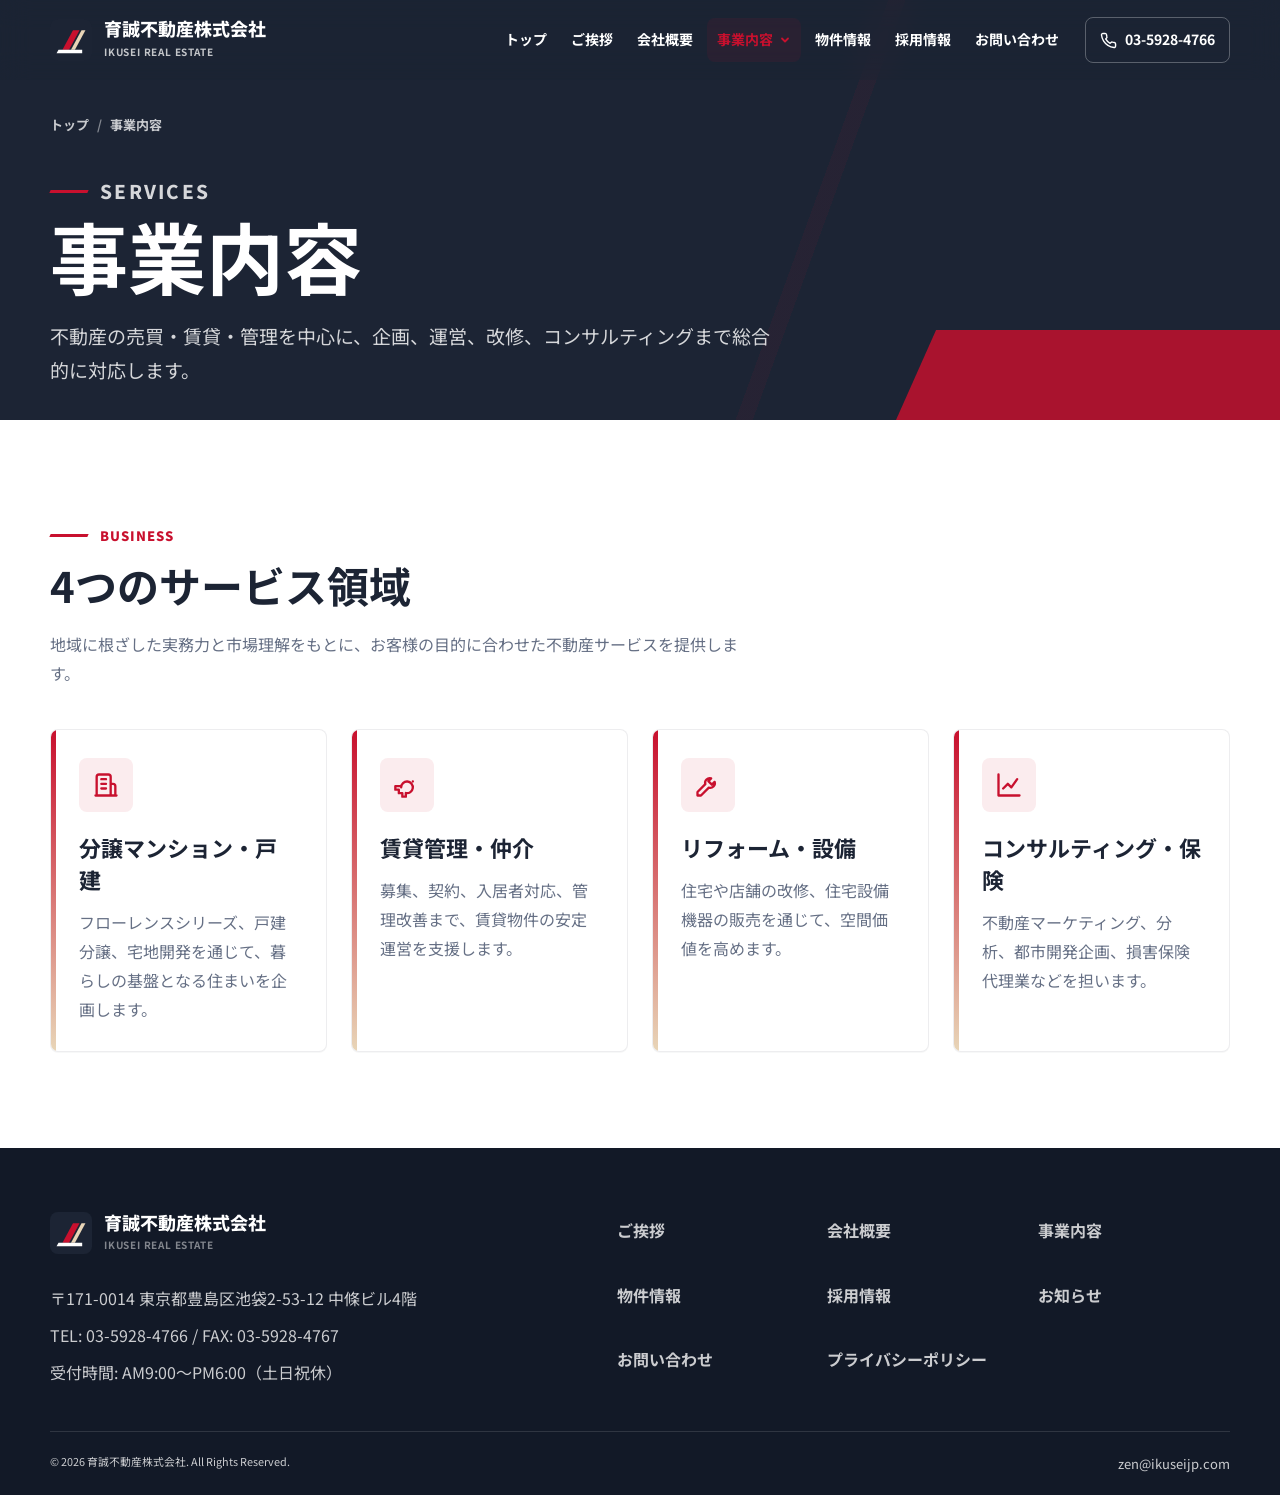
==== service/index.html @ 4bf57075 "Initial commit: 育誠不動産株式会社 コーポレートサイト 全13ページ + GitHub Actions デプロイ設定。 静的HTML/CSS/JS, モバイル対応, スクロールアニメー" ====
<!DOCTYPE html>
<html lang="ja">
<head>
  <meta charset="UTF-8">
  <meta name="viewport" content="width=device-width, initial-scale=1.0">
  <meta name="description" content="育誠不動産株式会社の事業内容。分譲マンション・戸建、賃貸管理・仲介、リフォーム・設備、コンサルティング・保険をご案内します。">
  <title>事業内容 | 育誠不動産株式会社</title>
  <link rel="icon" href="../assets/img/favicon.svg" type="image/svg+xml">
  <link rel="preconnect" href="https://fonts.googleapis.com">
  <link rel="preconnect" href="https://fonts.gstatic.com" crossorigin>
  <link href="https://fonts.googleapis.com/css2?family=Noto+Sans+JP:wght@400;500;700;800;900&display=swap" rel="stylesheet">
  <link rel="stylesheet" href="../assets/css/style.css">
</head>
<body>
  <header class="site-header">
    <div class="container header-inner">
      <a class="brand" href="../index.html" aria-label="育誠不動産株式会社 トップページ">
        <svg class="brand-mark" viewBox="0 0 64 64" aria-hidden="true"><rect width="64" height="64" rx="12" fill="#1C2434"></rect><path d="M19 47 35 17h10L29 47H19Z" fill="#C8102E"></path><path d="M32 47 48 17h6L38 47h-6Z" fill="#E8D5B7"></path><path d="M13 47h36v5H10l3-5Z" fill="#FFFFFF"></path></svg>
        <span><span class="brand-main">育誠不動産株式会社</span><span class="brand-sub">IKUSEI REAL ESTATE</span></span>
      </a>
      <div class="header-actions">
        <nav class="nav-panel" id="globalNav" aria-label="グローバルナビゲーション">
          <ul class="nav-list">
            <li><a class="nav-link" href="../index.html">トップ</a></li>
            <li><a class="nav-link" href="../greeting.html">ご挨拶</a></li>
            <li><a class="nav-link" href="../company.html">会社概要</a></li>
            <li class="has-dropdown">
              <a class="nav-link dropdown-toggle is-active" href="index.html" aria-haspopup="true">事業内容<svg width="12" height="12" viewBox="0 0 12 12" aria-hidden="true"><path d="M3 4.5 6 7.5l3-3" fill="none" stroke="currentColor" stroke-width="1.8" stroke-linecap="round" stroke-linejoin="round"></path></svg></a>
              <ul class="dropdown-menu">
                <li><a href="index.html">事業内容一覧</a></li>
                <li><a href="mansion.html">分譲マンション・戸建</a></li>
                <li><a href="rental.html">賃貸管理・仲介</a></li>
                <li><a href="reform.html">リフォーム・設備</a></li>
                <li><a href="consul.html">コンサルティング・保険</a></li>
              </ul>
            </li>
            <li><a class="nav-link" href="../properties.html">物件情報</a></li>
            <li><a class="nav-link" href="../recruit.html">採用情報</a></li>
            <li><a class="nav-link" href="../contact.html">お問い合わせ</a></li>
          </ul>
        </nav>
        <a class="header-phone" href="tel:0359284766"><svg width="17" height="17" viewBox="0 0 24 24" aria-hidden="true"><path d="M22 16.92v3a2 2 0 0 1-2.18 2 19.8 19.8 0 0 1-8.63-3.07 19.5 19.5 0 0 1-6-6A19.8 19.8 0 0 1 2.12 4.18 2 2 0 0 1 4.11 2h3a2 2 0 0 1 2 1.72c.12.9.33 1.77.62 2.6a2 2 0 0 1-.45 2.11L8 9.71a16 16 0 0 0 6.29 6.29l1.28-1.28a2 2 0 0 1 2.11-.45c.83.29 1.7.5 2.6.62A2 2 0 0 1 22 16.92Z" fill="none" stroke="currentColor" stroke-width="2" stroke-linecap="round" stroke-linejoin="round"></path></svg>03-5928-4766</a>
        <button class="menu-toggle" type="button" aria-controls="globalNav" aria-expanded="false" aria-label="メニューを開閉"><span class="menu-icon"></span></button>
      </div>
    </div>
  </header>

  <main>
    <section class="page-hero">
      <div class="container fade-in">
        <ol class="breadcrumb">
          <li><a href="../index.html">トップ</a></li>
          <li>事業内容</li>
        </ol>
        <p class="eyebrow">Services</p>
        <h1>事業内容</h1>
        <p>不動産の売買・賃貸・管理を中心に、企画、運営、改修、コンサルティングまで総合的に対応します。</p>
      </div>
    </section>

    <section class="section">
      <div class="container">
        <div class="section-head fade-in">
          <div>
            <p class="section-kicker">Business</p>
            <h2 class="section-title">4つのサービス領域</h2>
            <p class="section-lead">地域に根ざした実務力と市場理解をもとに、お客様の目的に合わせた不動産サービスを提供します。</p>
          </div>
        </div>
        <div class="grid grid-4">
          <a class="card service-card card-pad fade-in" href="mansion.html">
            <span class="service-icon"><svg width="28" height="28" viewBox="0 0 24 24" aria-hidden="true"><path d="M4 21V5a2 2 0 0 1 2-2h8a2 2 0 0 1 2 2v16M3 21h18M8 7h4m-4 4h4m-4 4h4m8 6v-8a2 2 0 0 0-2-2h-2" fill="none" stroke="currentColor" stroke-width="2" stroke-linecap="round" stroke-linejoin="round"></path></svg></span>
            <h3>分譲マンション・戸建</h3>
            <p>フローレンスシリーズ、戸建分譲、宅地開発を通じて、暮らしの基盤となる住まいを企画します。</p>
          </a>
          <a class="card service-card card-pad fade-in" href="rental.html">
            <span class="service-icon"><svg width="28" height="28" viewBox="0 0 24 24" aria-hidden="true"><path d="M7 14a5 5 0 1 1 4 4.9V22H8v-3H5v-3H2v-3h5Zm10-5h.01" fill="none" stroke="currentColor" stroke-width="2" stroke-linecap="round" stroke-linejoin="round"></path></svg></span>
            <h3>賃貸管理・仲介</h3>
            <p>募集、契約、入居者対応、管理改善まで、賃貸物件の安定運営を支援します。</p>
          </a>
          <a class="card service-card card-pad fade-in" href="reform.html">
            <span class="service-icon"><svg width="28" height="28" viewBox="0 0 24 24" aria-hidden="true"><path d="M14.7 6.3a4 4 0 0 0-5 5L3 18v3h3l6.7-6.7a4 4 0 0 0 5-5l-2.4 2.4-3-3 2.4-2.4Z" fill="none" stroke="currentColor" stroke-width="2" stroke-linecap="round" stroke-linejoin="round"></path></svg></span>
            <h3>リフォーム・設備</h3>
            <p>住宅や店舗の改修、住宅設備機器の販売を通じて、空間価値を高めます。</p>
          </a>
          <a class="card service-card card-pad fade-in" href="consul.html">
            <span class="service-icon"><svg width="28" height="28" viewBox="0 0 24 24" aria-hidden="true"><path d="M3 3v18h18M7 15l4-4 3 3 5-7" fill="none" stroke="currentColor" stroke-width="2" stroke-linecap="round" stroke-linejoin="round"></path></svg></span>
            <h3>コンサルティング・保険</h3>
            <p>不動産マーケティング、分析、都市開発企画、損害保険代理業などを担います。</p>
          </a>
        </div>
      </div>
    </section>
  </main>

  <footer class="site-footer">
    <div class="container footer-main">
      <div>
        <a class="brand footer-brand" href="../index.html" aria-label="育誠不動産株式会社 トップページ">
          <svg class="brand-mark" viewBox="0 0 64 64" aria-hidden="true"><rect width="64" height="64" rx="12" fill="#1C2434"></rect><path d="M19 47 35 17h10L29 47H19Z" fill="#C8102E"></path><path d="M32 47 48 17h6L38 47h-6Z" fill="#E8D5B7"></path><path d="M13 47h36v5H10l3-5Z" fill="#FFFFFF"></path></svg>
          <span><span class="brand-main">育誠不動産株式会社</span><span class="brand-sub">IKUSEI REAL ESTATE</span></span>
        </a>
        <ul class="footer-info">
          <li>〒171-0014 東京都豊島区池袋2-53-12 中條ビル4階</li>
          <li>TEL: 03-5928-4766 / FAX: 03-5928-4767</li>
          <li>受付時間: AM9:00〜PM6:00（土日祝休）</li>
        </ul>
      </div>
      <ul class="footer-nav">
        <li><a href="../greeting.html">ご挨拶</a></li>
        <li><a href="../company.html">会社概要</a></li>
        <li><a href="index.html">事業内容</a></li>
        <li><a href="../properties.html">物件情報</a></li>
        <li><a href="../recruit.html">採用情報</a></li>
        <li><a href="../news.html">お知らせ</a></li>
        <li><a href="../contact.html">お問い合わせ</a></li>
        <li><a href="../policy.html">プライバシーポリシー</a></li>
      </ul>
    </div>
    <div class="container footer-bottom">
      <small>&copy; 2026 育誠不動産株式会社. All Rights Reserved.</small>
      <a href="mailto:zen@ikuseijp.com">zen@ikuseijp.com</a>
    </div>
  </footer>

  <script src="../assets/js/main.js"></script>
</body>
</html>
---- assets/css/style.css ----
:root {
  --color-primary: #c8102e;
  --color-primary-dark: #9e0c24;
  --color-dark: #1c2434;
  --color-white: #ffffff;
  --color-light: #f5f7fa;
  --color-accent: #e8d5b7;
  --color-text: #243044;
  --color-muted: #667085;
  --color-border: #dfe5ee;
  --shadow-soft: 0 16px 48px rgba(28, 36, 52, 0.12);
  --shadow-card: 0 10px 30px rgba(28, 36, 52, 0.1);
  --radius-sm: 8px;
  --radius-md: 12px;
  --container: 1180px;
  --header-height: 80px;
  --font-sans: "Noto Sans JP", "Hiragino Sans", "Yu Gothic", Meiryo, sans-serif;
}

*,
*::before,
*::after {
  box-sizing: border-box;
}

html {
  scroll-behavior: smooth;
}

body {
  margin: 0;
  color: var(--color-text);
  font-family: var(--font-sans);
  font-size: 16px;
  line-height: 1.8;
  background: var(--color-white);
  -webkit-font-smoothing: antialiased;
  text-rendering: optimizeLegibility;
}

body.nav-open {
  overflow: hidden;
}

img,
svg {
  display: block;
  max-width: 100%;
}

a {
  color: inherit;
  text-decoration: none;
}

button,
input,
textarea {
  font: inherit;
}

button {
  cursor: pointer;
}

::selection {
  color: var(--color-white);
  background: var(--color-primary);
}

.container {
  width: min(calc(100% - 40px), var(--container));
  margin-inline: auto;
}

.site-header {
  position: fixed;
  inset: 0 0 auto;
  z-index: 1000;
  height: var(--header-height);
  color: var(--color-white);
  background: rgba(28, 36, 52, 0.2);
  backdrop-filter: blur(14px);
  transition: height 0.25s ease, background 0.25s ease, color 0.25s ease, box-shadow 0.25s ease;
}

.site-header.is-scrolled,
.site-header.is-open {
  color: var(--color-dark);
  background: rgba(255, 255, 255, 0.96);
  box-shadow: 0 8px 24px rgba(28, 36, 52, 0.08);
}

.header-inner {
  display: flex;
  align-items: center;
  justify-content: space-between;
  height: 100%;
  gap: 24px;
}

.brand {
  display: inline-flex;
  align-items: center;
  gap: 12px;
  min-width: max-content;
  font-weight: 800;
  letter-spacing: 0;
}

.brand-mark {
  width: 42px;
  height: 42px;
  color: var(--color-primary);
}

.brand-main {
  display: block;
  font-size: 18px;
  line-height: 1.1;
}

.brand-sub {
  display: block;
  margin-top: 4px;
  color: currentColor;
  font-size: 10px;
  font-weight: 700;
  letter-spacing: 0.08em;
  opacity: 0.74;
}

.header-actions {
  display: flex;
  align-items: center;
  gap: 16px;
}

.header-phone {
  display: inline-flex;
  align-items: center;
  gap: 8px;
  padding: 9px 14px;
  border: 1px solid rgba(255, 255, 255, 0.28);
  border-radius: var(--radius-sm);
  font-size: 14px;
  font-weight: 700;
  transition: color 0.2s ease, background 0.2s ease, border-color 0.2s ease, transform 0.2s ease;
}

.site-header.is-scrolled .header-phone,
.site-header.is-open .header-phone {
  border-color: rgba(200, 16, 46, 0.25);
}

.header-phone:hover {
  color: var(--color-white);
  background: var(--color-primary);
  border-color: var(--color-primary);
  transform: translateY(-1px);
}

.menu-toggle {
  display: none;
  width: 42px;
  height: 42px;
  align-items: center;
  justify-content: center;
  color: currentColor;
  background: transparent;
  border: 1px solid rgba(255, 255, 255, 0.3);
  border-radius: var(--radius-sm);
}

.site-header.is-scrolled .menu-toggle,
.site-header.is-open .menu-toggle {
  border-color: rgba(28, 36, 52, 0.18);
}

.menu-icon,
.menu-icon::before,
.menu-icon::after {
  display: block;
  width: 20px;
  height: 2px;
  background: currentColor;
  border-radius: 999px;
  transition: transform 0.2s ease, opacity 0.2s ease;
}

.menu-icon {
  position: relative;
}

.menu-icon::before,
.menu-icon::after {
  position: absolute;
  content: "";
  left: 0;
}

.menu-icon::before {
  top: -7px;
}

.menu-icon::after {
  top: 7px;
}

body.nav-open .menu-icon {
  background: transparent;
}

body.nav-open .menu-icon::before {
  transform: translateY(7px) rotate(45deg);
}

body.nav-open .menu-icon::after {
  transform: translateY(-7px) rotate(-45deg);
}

.nav-list {
  display: flex;
  align-items: center;
  gap: 4px;
  margin: 0;
  padding: 0;
  list-style: none;
}

.nav-link {
  display: inline-flex;
  align-items: center;
  gap: 6px;
  min-height: 44px;
  padding: 0 10px;
  border-radius: var(--radius-sm);
  font-size: 14px;
  font-weight: 700;
  white-space: nowrap;
  transition: color 0.2s ease, background 0.2s ease;
}

.nav-link:hover,
.nav-link.is-active {
  color: var(--color-primary);
  background: rgba(200, 16, 46, 0.08);
}

.has-dropdown {
  position: relative;
}

.dropdown-menu {
  position: absolute;
  top: calc(100% + 12px);
  left: 50%;
  min-width: 240px;
  margin: 0;
  padding: 10px;
  list-style: none;
  color: var(--color-dark);
  background: var(--color-white);
  border: 1px solid rgba(28, 36, 52, 0.08);
  border-radius: var(--radius-md);
  box-shadow: var(--shadow-soft);
  opacity: 0;
  pointer-events: none;
  transform: translate(-50%, 8px);
  transition: opacity 0.2s ease, transform 0.2s ease;
}

.has-dropdown:hover .dropdown-menu,
.has-dropdown:focus-within .dropdown-menu {
  opacity: 1;
  pointer-events: auto;
  transform: translate(-50%, 0);
}

.dropdown-menu::before {
  position: absolute;
  top: -18px;
  left: 0;
  width: 100%;
  height: 18px;
  content: "";
}

.dropdown-menu a {
  display: flex;
  align-items: center;
  justify-content: space-between;
  gap: 14px;
  padding: 11px 12px;
  border-radius: var(--radius-sm);
  font-size: 14px;
  font-weight: 700;
  transition: color 0.2s ease, background 0.2s ease, transform 0.2s ease;
}

.dropdown-menu a::after {
  width: 22px;
  height: 2px;
  content: "";
  background: linear-gradient(90deg, var(--color-primary), transparent);
  transform: skewX(-24deg);
  transition: transform 0.2s ease;
}

.dropdown-menu a:hover {
  color: var(--color-primary);
  background: var(--color-light);
  transform: translateX(2px);
}

.dropdown-menu a:hover::after {
  transform: translateX(3px) skewX(-24deg);
}

.hero {
  position: relative;
  display: grid;
  min-height: 100svh;
  align-items: center;
  color: var(--color-white);
  overflow: hidden;
  background:
    linear-gradient(90deg, rgba(28, 36, 52, 0.88), rgba(28, 36, 52, 0.48)),
    url("https://images.unsplash.com/photo-1540959733332-eab4deabeeaf?w=1920") center / cover;
}

.hero::before {
  position: absolute;
  inset: 0;
  content: "";
  background-image:
    linear-gradient(110deg, transparent 0 63%, rgba(200, 16, 46, 0.34) 63% 64.2%, transparent 64.2%),
    linear-gradient(110deg, transparent 0 71%, rgba(232, 213, 183, 0.22) 71% 71.8%, transparent 71.8%);
  pointer-events: none;
}

.hero::after,
.page-hero::after {
  position: absolute;
  right: -8vw;
  bottom: -90px;
  width: 38vw;
  min-width: 260px;
  height: 180px;
  content: "";
  background: var(--color-primary);
  opacity: 0.82;
  transform: skewX(-24deg);
}

.hero-content {
  position: relative;
  z-index: 1;
  max-width: 780px;
  padding-top: var(--header-height);
}

.eyebrow {
  display: inline-flex;
  align-items: center;
  gap: 12px;
  margin: 0 0 18px;
  color: var(--color-accent);
  font-size: 13px;
  font-weight: 800;
  letter-spacing: 0.12em;
  text-transform: uppercase;
}

.eyebrow::before,
.section-kicker::before {
  width: 38px;
  height: 3px;
  content: "";
  background: var(--color-primary);
  transform: skewX(-24deg);
}

.hero h1,
.page-hero h1 {
  margin: 0;
  font-size: clamp(40px, 7vw, 78px);
  line-height: 1.18;
  letter-spacing: 0;
}

.hero p {
  max-width: 650px;
  margin: 24px 0 0;
  font-size: clamp(16px, 2vw, 20px);
}

.hero-actions {
  display: flex;
  flex-wrap: wrap;
  gap: 14px;
  margin-top: 36px;
}

.btn {
  display: inline-flex;
  align-items: center;
  justify-content: center;
  gap: 10px;
  min-height: 52px;
  padding: 0 24px;
  border: 1px solid transparent;
  border-radius: var(--radius-sm);
  font-size: 15px;
  font-weight: 800;
  transition: color 0.2s ease, background 0.2s ease, border-color 0.2s ease, transform 0.2s ease, box-shadow 0.2s ease;
}

.btn:hover {
  transform: translateY(-2px);
  box-shadow: 0 12px 24px rgba(28, 36, 52, 0.14);
}

.btn-primary {
  color: var(--color-white);
  background: var(--color-primary);
  border-color: var(--color-primary);
}

.btn-primary:hover {
  background: var(--color-primary-dark);
  border-color: var(--color-primary-dark);
}

.btn-outline {
  color: var(--color-white);
  background: rgba(255, 255, 255, 0.08);
  border-color: rgba(255, 255, 255, 0.5);
}

.btn-outline:hover {
  color: var(--color-dark);
  background: var(--color-white);
  border-color: var(--color-white);
}

.btn-dark {
  color: var(--color-white);
  background: var(--color-dark);
  border-color: var(--color-dark);
}

.btn-dark:hover {
  background: #101827;
}

.section {
  position: relative;
  padding: 96px 0;
}

.section--muted {
  background: var(--color-light);
}

.section--dark {
  color: var(--color-white);
  background: var(--color-dark);
}

.section--diagonal {
  overflow: hidden;
}

.section--diagonal::before {
  position: absolute;
  top: -1px;
  right: 8%;
  width: 140px;
  height: 5px;
  content: "";
  background: var(--color-primary);
  transform: skewX(-24deg);
}

.section-head {
  display: flex;
  align-items: end;
  justify-content: space-between;
  gap: 32px;
  margin-bottom: 42px;
}

.section-kicker {
  display: inline-flex;
  align-items: center;
  gap: 12px;
  margin: 0 0 10px;
  color: var(--color-primary);
  font-size: 13px;
  font-weight: 900;
  letter-spacing: 0.08em;
  text-transform: uppercase;
}

.section-title {
  margin: 0;
  color: var(--color-dark);
  font-size: clamp(28px, 4vw, 42px);
  line-height: 1.35;
  letter-spacing: 0;
}

.section--dark .section-title {
  color: var(--color-white);
}

.section-lead {
  max-width: 700px;
  margin: 16px 0 0;
  color: var(--color-muted);
}

.section--dark .section-lead {
  color: rgba(255, 255, 255, 0.76);
}

.link-arrow {
  display: inline-flex;
  align-items: center;
  gap: 10px;
  color: var(--color-primary);
  font-weight: 800;
  transition: gap 0.2s ease, color 0.2s ease;
}

.link-arrow:hover {
  gap: 14px;
  color: var(--color-primary-dark);
}

.grid {
  display: grid;
  gap: 24px;
}

.grid-2 {
  grid-template-columns: repeat(2, minmax(0, 1fr));
}

.grid-3 {
  grid-template-columns: repeat(3, minmax(0, 1fr));
}

.grid-4 {
  grid-template-columns: repeat(4, minmax(0, 1fr));
}

.card {
  position: relative;
  background: var(--color-white);
  border: 1px solid rgba(28, 36, 52, 0.08);
  border-radius: var(--radius-sm);
  box-shadow: 0 1px 0 rgba(28, 36, 52, 0.03);
  overflow: hidden;
  transition: transform 0.25s ease, box-shadow 0.25s ease, border-color 0.25s ease;
}

.card:hover {
  border-color: rgba(200, 16, 46, 0.2);
  box-shadow: var(--shadow-card);
  transform: translateY(-6px);
}

.card-pad {
  padding: 28px;
}

.news-card {
  display: grid;
  gap: 8px;
  padding: 24px;
}

.news-date {
  color: var(--color-primary);
  font-size: 13px;
  font-weight: 900;
}

.news-title {
  margin: 0;
  color: var(--color-dark);
  font-size: 18px;
  line-height: 1.5;
}

.service-card {
  min-height: 280px;
}

.service-card::before {
  position: absolute;
  inset: 0 auto 0 0;
  width: 5px;
  content: "";
  background: linear-gradient(180deg, var(--color-primary), var(--color-accent));
}

.service-icon {
  display: inline-grid;
  place-items: center;
  width: 54px;
  height: 54px;
  margin-bottom: 20px;
  color: var(--color-primary);
  background: rgba(200, 16, 46, 0.08);
  border-radius: var(--radius-sm);
}

.service-card h3,
.message-card h3,
.property-card h3 {
  margin: 0 0 12px;
  color: var(--color-dark);
  font-size: 22px;
  line-height: 1.45;
}

.service-card p,
.message-card p,
.property-card p {
  margin: 0;
  color: var(--color-muted);
}

.stat-card {
  padding: 32px 24px;
  text-align: center;
}

.stat-number {
  display: block;
  color: var(--color-primary);
  font-size: clamp(34px, 5vw, 52px);
  font-weight: 900;
  line-height: 1;
}

.stat-label {
  display: block;
  margin-top: 12px;
  color: var(--color-dark);
  font-weight: 800;
}

.message-card {
  display: grid;
  grid-template-columns: 1.1fr 0.9fr;
  align-items: center;
  gap: 36px;
  padding: 42px;
  background:
    linear-gradient(120deg, rgba(255, 255, 255, 0.96), rgba(255, 255, 255, 0.9)),
    linear-gradient(110deg, transparent 0 74%, rgba(200, 16, 46, 0.16) 74% 76%, transparent 76%);
}

.message-visual,
.placeholder-portrait {
  position: relative;
  min-height: 260px;
  background: linear-gradient(135deg, var(--color-light), #e7edf5);
  border-radius: var(--radius-sm);
  overflow: hidden;
}

.message-visual::before,
.placeholder-portrait::before {
  position: absolute;
  inset: 18px;
  content: "";
  border: 1px solid rgba(200, 16, 46, 0.22);
  transform: skewX(-10deg);
}

.message-visual::after,
.placeholder-portrait::after {
  position: absolute;
  right: 24px;
  bottom: 24px;
  width: 86px;
  height: 9px;
  content: "";
  background: var(--color-primary);
  transform: skewX(-24deg);
}

.cta-band {
  position: relative;
  padding: 52px;
  color: var(--color-white);
  background:
    linear-gradient(120deg, rgba(28, 36, 52, 0.96), rgba(28, 36, 52, 0.88)),
    linear-gradient(110deg, transparent 0 66%, rgba(200, 16, 46, 0.4) 66% 68%, transparent 68%);
  border-radius: var(--radius-sm);
  overflow: hidden;
}

.cta-band h2 {
  margin: 0;
  font-size: clamp(26px, 4vw, 40px);
  line-height: 1.35;
}

.cta-band p {
  max-width: 720px;
  margin: 16px 0 28px;
  color: rgba(255, 255, 255, 0.8);
}

.page-hero {
  position: relative;
  display: grid;
  min-height: 420px;
  align-items: center;
  padding-top: var(--header-height);
  color: var(--color-white);
  overflow: hidden;
  background:
    linear-gradient(110deg, rgba(28, 36, 52, 0.96), rgba(28, 36, 52, 0.72)),
    linear-gradient(110deg, transparent 0 62%, rgba(200, 16, 46, 0.32) 62% 63.2%, transparent 63.2%),
    var(--color-dark);
}

.page-hero p {
  max-width: 720px;
  margin: 18px 0 0;
  color: rgba(255, 255, 255, 0.82);
  font-size: clamp(16px, 2vw, 19px);
}

.breadcrumb {
  display: flex;
  flex-wrap: wrap;
  gap: 8px;
  margin: 0 0 20px;
  padding: 0;
  list-style: none;
  color: rgba(255, 255, 255, 0.76);
  font-size: 13px;
  font-weight: 700;
}

.breadcrumb li:not(:last-child)::after {
  margin-left: 8px;
  content: "/";
  opacity: 0.6;
}

.content-narrow {
  max-width: 880px;
  margin-inline: auto;
}

.prose h2 {
  margin: 42px 0 14px;
  color: var(--color-dark);
  font-size: clamp(24px, 3vw, 34px);
  line-height: 1.4;
}

.prose h2:first-child {
  margin-top: 0;
}

.prose p {
  margin: 0 0 18px;
}

.prose strong {
  color: var(--color-dark);
}

.signature {
  margin-top: 36px;
  text-align: right;
  font-size: 18px;
  font-weight: 800;
}

.profile-layout,
.service-detail {
  display: grid;
  grid-template-columns: 0.95fr 1.05fr;
  align-items: start;
  gap: 48px;
}

.placeholder-label {
  position: absolute;
  left: 24px;
  bottom: 24px;
  z-index: 1;
  max-width: calc(100% - 48px);
  padding: 10px 12px;
  color: var(--color-dark);
  background: rgba(255, 255, 255, 0.86);
  border-radius: var(--radius-sm);
  font-size: 13px;
  font-weight: 800;
}

.company-table,
.recruit-table {
  width: 100%;
  border-collapse: collapse;
  background: var(--color-white);
  border: 1px solid var(--color-border);
  border-radius: var(--radius-sm);
  overflow: hidden;
}

.company-table th,
.company-table td,
.recruit-table th,
.recruit-table td {
  padding: 18px 20px;
  border-bottom: 1px solid var(--color-border);
  vertical-align: top;
}

.company-table tr:last-child th,
.company-table tr:last-child td,
.recruit-table tr:last-child th,
.recruit-table tr:last-child td {
  border-bottom: 0;
}

.company-table th,
.recruit-table th {
  width: 220px;
  color: var(--color-dark);
  text-align: left;
  background: var(--color-light);
  font-weight: 900;
}

.map-frame {
  position: relative;
  min-height: 380px;
  border-radius: var(--radius-sm);
  overflow: hidden;
  box-shadow: var(--shadow-card);
}

.map-frame iframe {
  width: 100%;
  height: 420px;
  border: 0;
}

.service-image,
.property-image {
  position: relative;
  width: 100%;
  aspect-ratio: 4 / 3;
  overflow: hidden;
  background: var(--color-light);
}

.service-image img,
.property-image img {
  width: 100%;
  height: 100%;
  object-fit: cover;
  transition: transform 0.35s ease;
}

.card:hover .property-image img,
.service-detail-card:hover .service-image img {
  transform: scale(1.04);
}

.service-detail-card {
  overflow: hidden;
}

.feature-list,
.check-list {
  display: grid;
  gap: 12px;
  margin: 24px 0 0;
  padding: 0;
  list-style: none;
}

.feature-list li,
.check-list li {
  position: relative;
  padding-left: 26px;
}

.feature-list li::before,
.check-list li::before {
  position: absolute;
  top: 0.75em;
  left: 0;
  width: 14px;
  height: 3px;
  content: "";
  background: var(--color-primary);
  transform: skewX(-24deg);
}

.property-meta {
  display: grid;
  gap: 8px;
  margin: 18px 0 0;
  padding: 0;
  list-style: none;
  color: var(--color-muted);
}

.property-price {
  display: inline-flex;
  margin-top: 18px;
  padding: 8px 12px;
  color: var(--color-primary);
  background: rgba(200, 16, 46, 0.08);
  border-radius: var(--radius-sm);
  font-weight: 900;
}

.contact-layout {
  display: grid;
  grid-template-columns: 0.85fr 1.15fr;
  gap: 36px;
  align-items: start;
}

.contact-panel {
  padding: 30px;
  background: var(--color-dark);
  border-radius: var(--radius-sm);
  color: var(--color-white);
}

.contact-panel h2 {
  margin: 0 0 16px;
  font-size: 24px;
}

.contact-panel dl {
  display: grid;
  gap: 14px;
  margin: 0;
}

.contact-panel dt {
  color: var(--color-accent);
  font-size: 13px;
  font-weight: 900;
}

.contact-panel dd {
  margin: 3px 0 0;
  font-weight: 700;
}

.contact-form {
  display: grid;
  gap: 18px;
  padding: 30px;
  background: var(--color-white);
  border: 1px solid var(--color-border);
  border-radius: var(--radius-sm);
  box-shadow: var(--shadow-card);
}

.form-field {
  display: grid;
  gap: 8px;
}

.form-field label {
  color: var(--color-dark);
  font-weight: 900;
}

.required {
  display: inline-flex;
  margin-left: 8px;
  padding: 1px 7px;
  color: var(--color-white);
  background: var(--color-primary);
  border-radius: 999px;
  font-size: 11px;
  line-height: 1.6;
}

.form-field input,
.form-field textarea {
  width: 100%;
  padding: 13px 14px;
  color: var(--color-dark);
  background: var(--color-white);
  border: 1px solid var(--color-border);
  border-radius: var(--radius-sm);
  outline: none;
  transition: border-color 0.2s ease, box-shadow 0.2s ease;
}

.form-field textarea {
  min-height: 180px;
  resize: vertical;
}

.form-field input:focus,
.form-field textarea:focus {
  border-color: var(--color-primary);
  box-shadow: 0 0 0 4px rgba(200, 16, 46, 0.1);
}

.site-footer {
  color: rgba(255, 255, 255, 0.78);
  background: #121927;
}

.footer-main {
  display: grid;
  grid-template-columns: 1.1fr 1.3fr;
  gap: 48px;
  padding: 64px 0 44px;
}

.footer-brand {
  color: var(--color-white);
}

.footer-brand .brand-sub {
  color: rgba(255, 255, 255, 0.64);
}

.footer-info {
  margin: 22px 0 0;
  padding: 0;
  list-style: none;
}

.footer-info li + li {
  margin-top: 8px;
}

.footer-nav {
  display: grid;
  grid-template-columns: repeat(3, minmax(0, 1fr));
  gap: 18px;
  margin: 0;
  padding: 0;
  list-style: none;
}

.footer-nav a {
  display: inline-flex;
  padding: 4px 0;
  font-weight: 700;
  transition: color 0.2s ease, transform 0.2s ease;
}

.footer-nav a:hover {
  color: var(--color-white);
  transform: translateX(3px);
}

.footer-bottom {
  display: flex;
  justify-content: space-between;
  gap: 20px;
  padding: 20px 0;
  border-top: 1px solid rgba(255, 255, 255, 0.12);
  font-size: 13px;
}

.fade-in {
  opacity: 0;
  transform: translateY(24px);
  transition: opacity 0.7s ease, transform 0.7s ease;
}

.fade-in.is-visible {
  opacity: 1;
  transform: translateY(0);
}

@media (max-width: 1279px) {
  :root {
    --container: 1080px;
  }

  .header-phone {
    display: none;
  }

  .nav-link {
    padding-inline: 8px;
    font-size: 13px;
  }
}

@media (max-width: 1023px) {
  :root {
    --header-height: 60px;
  }

  .container {
    width: min(calc(100% - 32px), var(--container));
  }

  .brand-mark {
    width: 36px;
    height: 36px;
  }

  .brand-main {
    font-size: 16px;
  }

  .brand-sub {
    display: none;
  }

  .menu-toggle {
    display: inline-flex;
  }

  .nav-panel {
    position: fixed;
    top: var(--header-height);
    right: 0;
    bottom: 0;
    width: min(86vw, 420px);
    padding: 20px;
    color: var(--color-dark);
    background: rgba(255, 255, 255, 0.98);
    box-shadow: -16px 0 36px rgba(28, 36, 52, 0.14);
    overflow-y: auto;
    transform: translateX(100%);
    transition: transform 0.25s ease;
  }

  body.nav-open .nav-panel {
    transform: translateX(0);
  }

  .nav-list {
    display: grid;
    gap: 4px;
  }

  .nav-link {
    width: 100%;
    justify-content: space-between;
    min-height: 48px;
    padding: 0 12px;
    color: var(--color-dark);
    font-size: 15px;
  }

  .dropdown-menu {
    position: static;
    min-width: 0;
    max-height: 0;
    margin: 0;
    padding: 0 0 0 12px;
    background: transparent;
    border: 0;
    box-shadow: none;
    opacity: 1;
    pointer-events: auto;
    overflow: hidden;
    transform: none;
    transition: max-height 0.25s ease;
  }

  .has-dropdown.is-open .dropdown-menu {
    max-height: 360px;
    padding-top: 6px;
    padding-bottom: 8px;
  }

  .dropdown-menu a {
    padding: 10px 12px;
    background: var(--color-light);
  }

  .section {
    padding: 72px 0;
  }

  .section-head {
    display: grid;
    gap: 18px;
  }

  .grid-4,
  .grid-3 {
    grid-template-columns: repeat(2, minmax(0, 1fr));
  }

  .profile-layout,
  .service-detail,
  .contact-layout,
  .message-card,
  .footer-main {
    grid-template-columns: 1fr;
  }

  .company-table th,
  .recruit-table th {
    width: 170px;
  }
}

@media (max-width: 767px) {
  .hero {
    min-height: 720px;
  }

  .hero-actions,
  .cta-band .hero-actions {
    display: grid;
  }

  .btn {
    width: 100%;
  }

  .grid-2,
  .grid-3,
  .grid-4 {
    grid-template-columns: 1fr;
  }

  .card-pad,
  .contact-form,
  .contact-panel {
    padding: 24px;
  }

  .cta-band {
    padding: 34px 24px;
  }

  .company-table,
  .company-table tbody,
  .company-table tr,
  .company-table th,
  .company-table td,
  .recruit-table,
  .recruit-table tbody,
  .recruit-table tr,
  .recruit-table th,
  .recruit-table td {
    display: block;
    width: 100%;
  }

  .company-table th,
  .recruit-table th {
    padding-bottom: 8px;
    border-bottom: 0;
  }

  .company-table td,
  .recruit-table td {
    padding-top: 8px;
  }

  .footer-nav {
    grid-template-columns: repeat(2, minmax(0, 1fr));
  }

  .footer-bottom {
    display: grid;
  }
}

@media (max-width: 479px) {
  .container {
    width: min(calc(100% - 24px), var(--container));
  }

  .brand-main {
    font-size: 14px;
  }

  .hero h1,
  .page-hero h1 {
    font-size: 36px;
  }

  .section {
    padding: 58px 0;
  }

  .footer-nav {
    grid-template-columns: 1fr;
  }
}
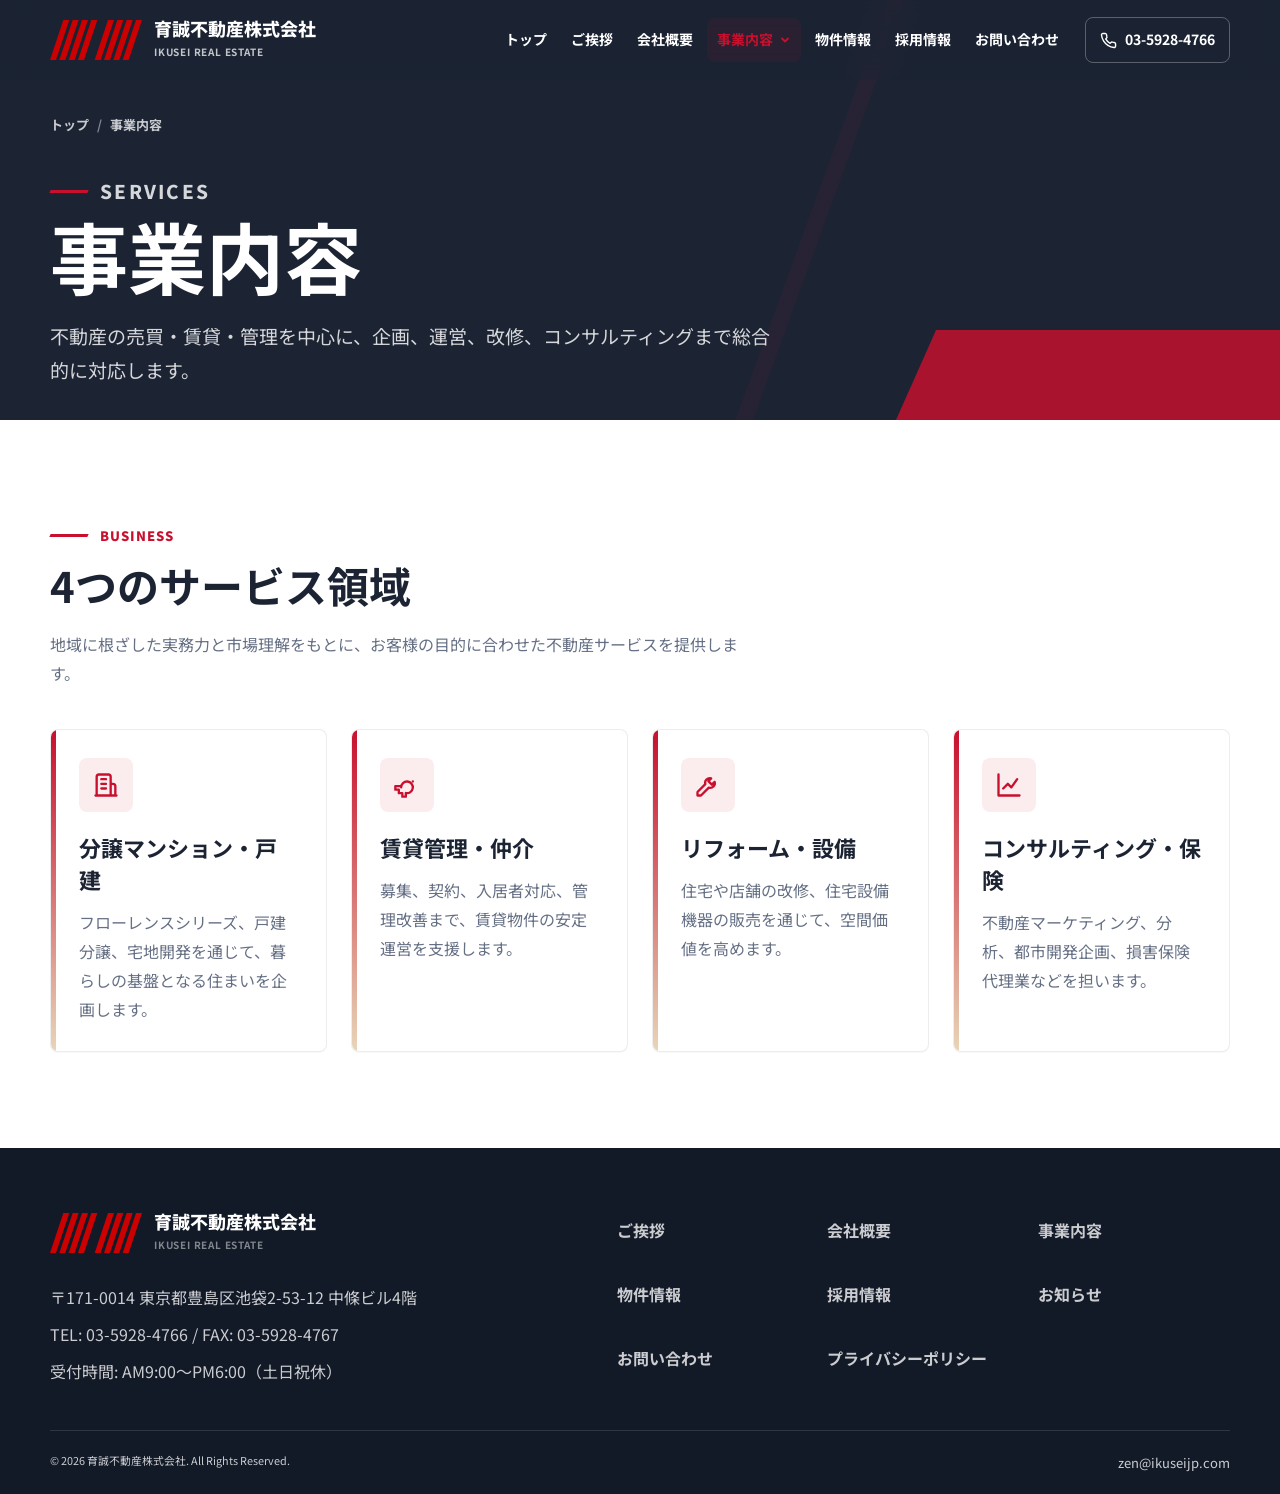
==== commit da80d005: "feat: 実際のロゴSVGに差し替え（全13ページ） Co-Authored-By: Claude Sonnet 4.6 <noreply@anthropic.com>" ====
--- a/service/index.html
+++ b/service/index.html
@@ -15,7 +15,7 @@
   <header class="site-header">
     <div class="container header-inner">
       <a class="brand" href="../index.html" aria-label="育誠不動産株式会社 トップページ">
-        <svg class="brand-mark" viewBox="0 0 64 64" aria-hidden="true"><rect width="64" height="64" rx="12" fill="#1C2434"></rect><path d="M19 47 35 17h10L29 47H19Z" fill="#C8102E"></path><path d="M32 47 48 17h6L38 47h-6Z" fill="#E8D5B7"></path><path d="M13 47h36v5H10l3-5Z" fill="#FFFFFF"></path></svg>
+        <img class="brand-mark" src="../assets/img/logo.svg" alt="育誠不動産株式会社 ロゴ" width="96" height="40">
         <span><span class="brand-main">育誠不動産株式会社</span><span class="brand-sub">IKUSEI REAL ESTATE</span></span>
       </a>
       <div class="header-actions">
@@ -97,7 +97,7 @@
     <div class="container footer-main">
       <div>
         <a class="brand footer-brand" href="../index.html" aria-label="育誠不動産株式会社 トップページ">
-          <svg class="brand-mark" viewBox="0 0 64 64" aria-hidden="true"><rect width="64" height="64" rx="12" fill="#1C2434"></rect><path d="M19 47 35 17h10L29 47H19Z" fill="#C8102E"></path><path d="M32 47 48 17h6L38 47h-6Z" fill="#E8D5B7"></path><path d="M13 47h36v5H10l3-5Z" fill="#FFFFFF"></path></svg>
+          <img class="brand-mark" src="../assets/img/logo.svg" alt="育誠不動産株式会社 ロゴ" width="96" height="40">
           <span><span class="brand-main">育誠不動産株式会社</span><span class="brand-sub">IKUSEI REAL ESTATE</span></span>
         </a>
         <ul class="footer-info">
--- a/assets/css/style.css
+++ b/assets/css/style.css
@@ -109,9 +109,8 @@
 }
 
 .brand-mark {
-  width: 42px;
-  height: 42px;
-  color: var(--color-primary);
+  height: 40px;
+  width: auto;
 }
 
 .brand-main {
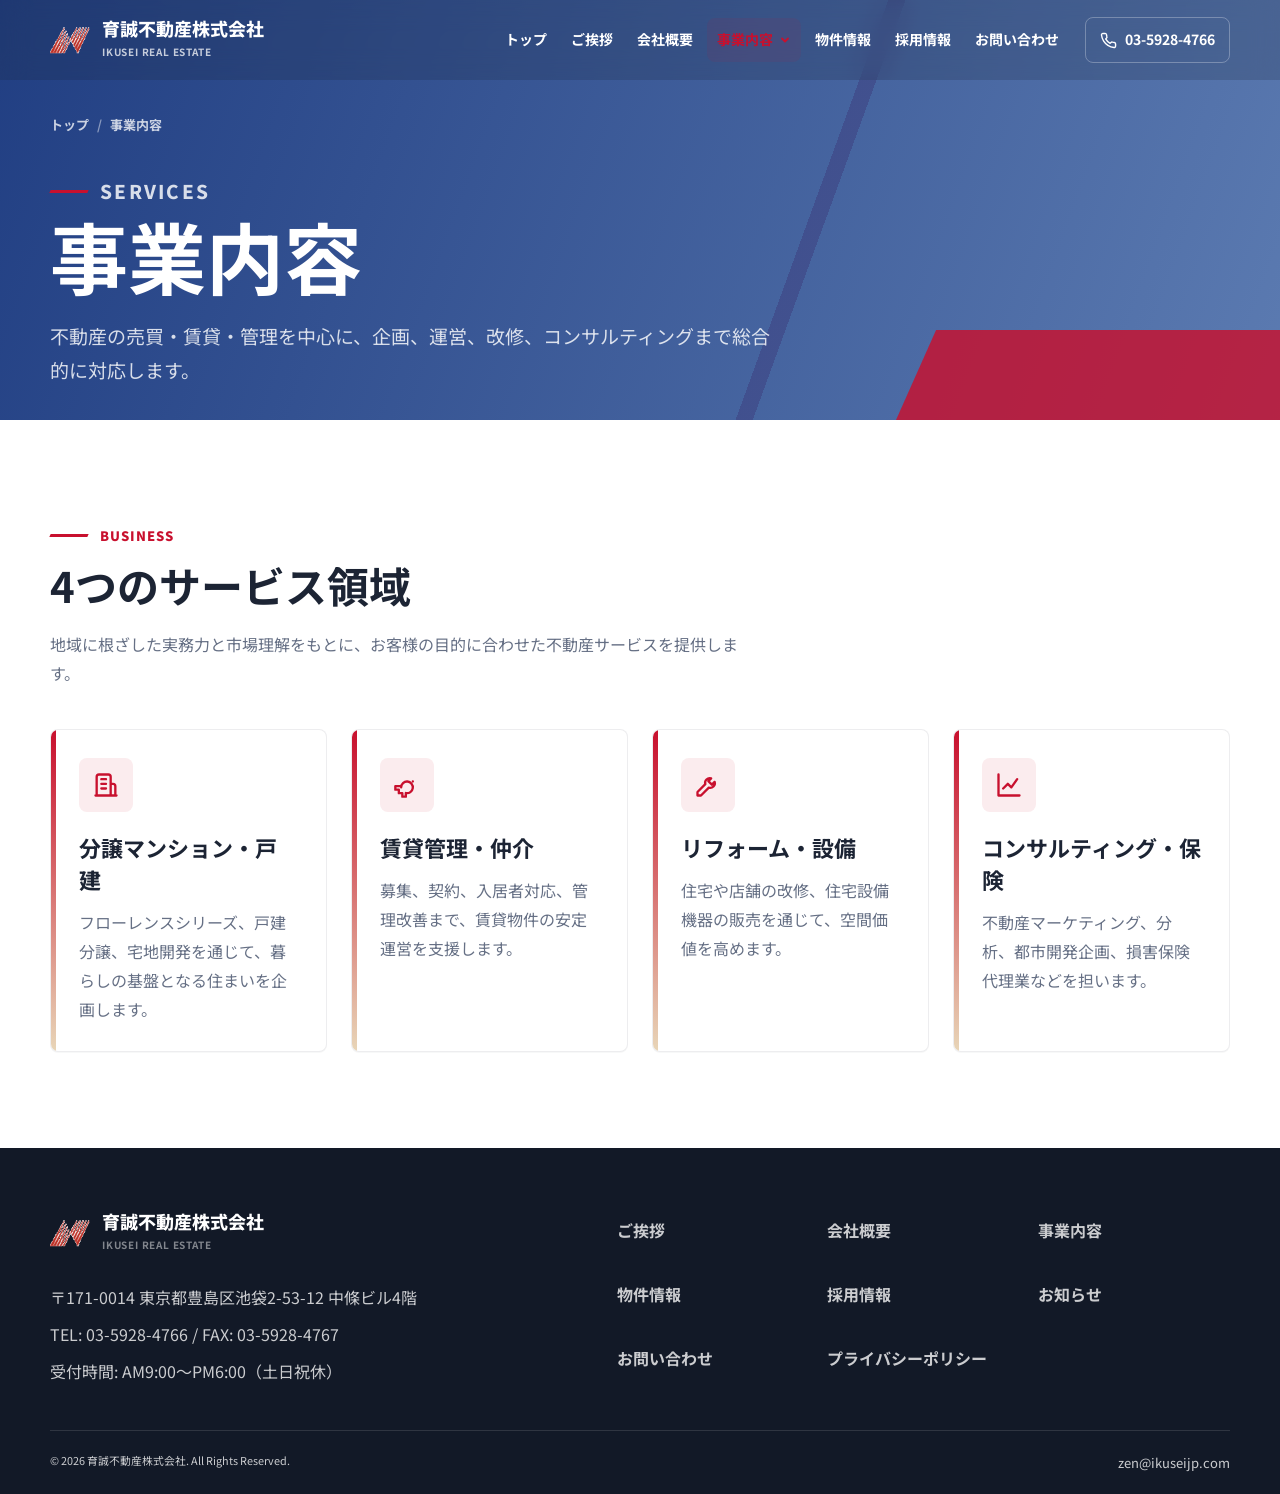
==== commit 524ebaad: "fix: ロゴを実際のPNGに差し替え（全ページ） logo.svgではなくオリジナルのlogo.pngを使用  Co-Authored-By: Claude Sonnet 4.6 <noreply@" ====
--- a/service/index.html
+++ b/service/index.html
@@ -15,7 +15,7 @@
   <header class="site-header">
     <div class="container header-inner">
       <a class="brand" href="../index.html" aria-label="育誠不動産株式会社 トップページ">
-        <img class="brand-mark" src="../assets/img/logo.svg" alt="育誠不動産株式会社 ロゴ" width="96" height="40">
+        <img class="brand-mark" src="../assets/img/logo.png" alt="育誠不動産株式会社 ロゴ" width="96" height="40">
         <span><span class="brand-main">育誠不動産株式会社</span><span class="brand-sub">IKUSEI REAL ESTATE</span></span>
       </a>
       <div class="header-actions">
@@ -97,7 +97,7 @@
     <div class="container footer-main">
       <div>
         <a class="brand footer-brand" href="../index.html" aria-label="育誠不動産株式会社 トップページ">
-          <img class="brand-mark" src="../assets/img/logo.svg" alt="育誠不動産株式会社 ロゴ" width="96" height="40">
+          <img class="brand-mark" src="../assets/img/logo.png" alt="育誠不動産株式会社 ロゴ" width="96" height="40">
           <span><span class="brand-main">育誠不動産株式会社</span><span class="brand-sub">IKUSEI REAL ESTATE</span></span>
         </a>
         <ul class="footer-info">
--- a/assets/css/style.css
+++ b/assets/css/style.css
@@ -42,6 +42,14 @@
   overflow: hidden;
 }
 
+body.nav-open::before {
+  position: fixed;
+  inset: 0;
+  z-index: 1000;
+  content: "";
+  background: rgba(10, 20, 50, 0.42);
+}
+
 img,
 svg {
   display: block;
@@ -324,8 +332,8 @@
   color: var(--color-white);
   overflow: hidden;
   background:
-    linear-gradient(90deg, rgba(28, 36, 52, 0.88), rgba(28, 36, 52, 0.48)),
-    url("https://images.unsplash.com/photo-1540959733332-eab4deabeeaf?w=1920") center / cover;
+    linear-gradient(100deg, rgba(10, 28, 72, 0.68) 0%, rgba(10, 28, 72, 0.32) 65%, transparent 100%),
+    url("https://images.unsplash.com/photo-1600596542815-ffad4c1539a9?w=1920") center / cover;
 }
 
 .hero::before {
@@ -699,8 +707,8 @@
   padding: 52px;
   color: var(--color-white);
   background:
-    linear-gradient(120deg, rgba(28, 36, 52, 0.96), rgba(28, 36, 52, 0.88)),
-    linear-gradient(110deg, transparent 0 66%, rgba(200, 16, 46, 0.4) 66% 68%, transparent 68%);
+    linear-gradient(120deg, rgba(12, 42, 108, 0.97), rgba(16, 54, 128, 0.90)),
+    linear-gradient(110deg, transparent 0 66%, rgba(200, 16, 46, 0.42) 66% 68%, transparent 68%);
   border-radius: var(--radius-sm);
   overflow: hidden;
 }
@@ -726,9 +734,9 @@
   color: var(--color-white);
   overflow: hidden;
   background:
-    linear-gradient(110deg, rgba(28, 36, 52, 0.96), rgba(28, 36, 52, 0.72)),
-    linear-gradient(110deg, transparent 0 62%, rgba(200, 16, 46, 0.32) 62% 63.2%, transparent 63.2%),
-    var(--color-dark);
+    linear-gradient(110deg, rgba(14, 46, 120, 0.92), rgba(14, 60, 140, 0.68)),
+    linear-gradient(110deg, transparent 0 62%, rgba(200, 16, 46, 0.36) 62% 63.2%, transparent 63.2%),
+    url("https://images.unsplash.com/photo-1486325212027-8081e485255e?w=1200") center / cover;
 }
 
 .page-hero p {
@@ -1137,6 +1145,7 @@
     top: var(--header-height);
     right: 0;
     bottom: 0;
+    z-index: 1001;
     width: min(86vw, 420px);
     padding: 20px;
     color: var(--color-dark);
@@ -1187,6 +1196,11 @@
     padding-bottom: 8px;
   }
 
+  .has-dropdown:hover .dropdown-menu,
+  .has-dropdown:focus-within .dropdown-menu {
+    transform: none;
+  }
+
   .dropdown-menu a {
     padding: 10px 12px;
     background: var(--color-light);
